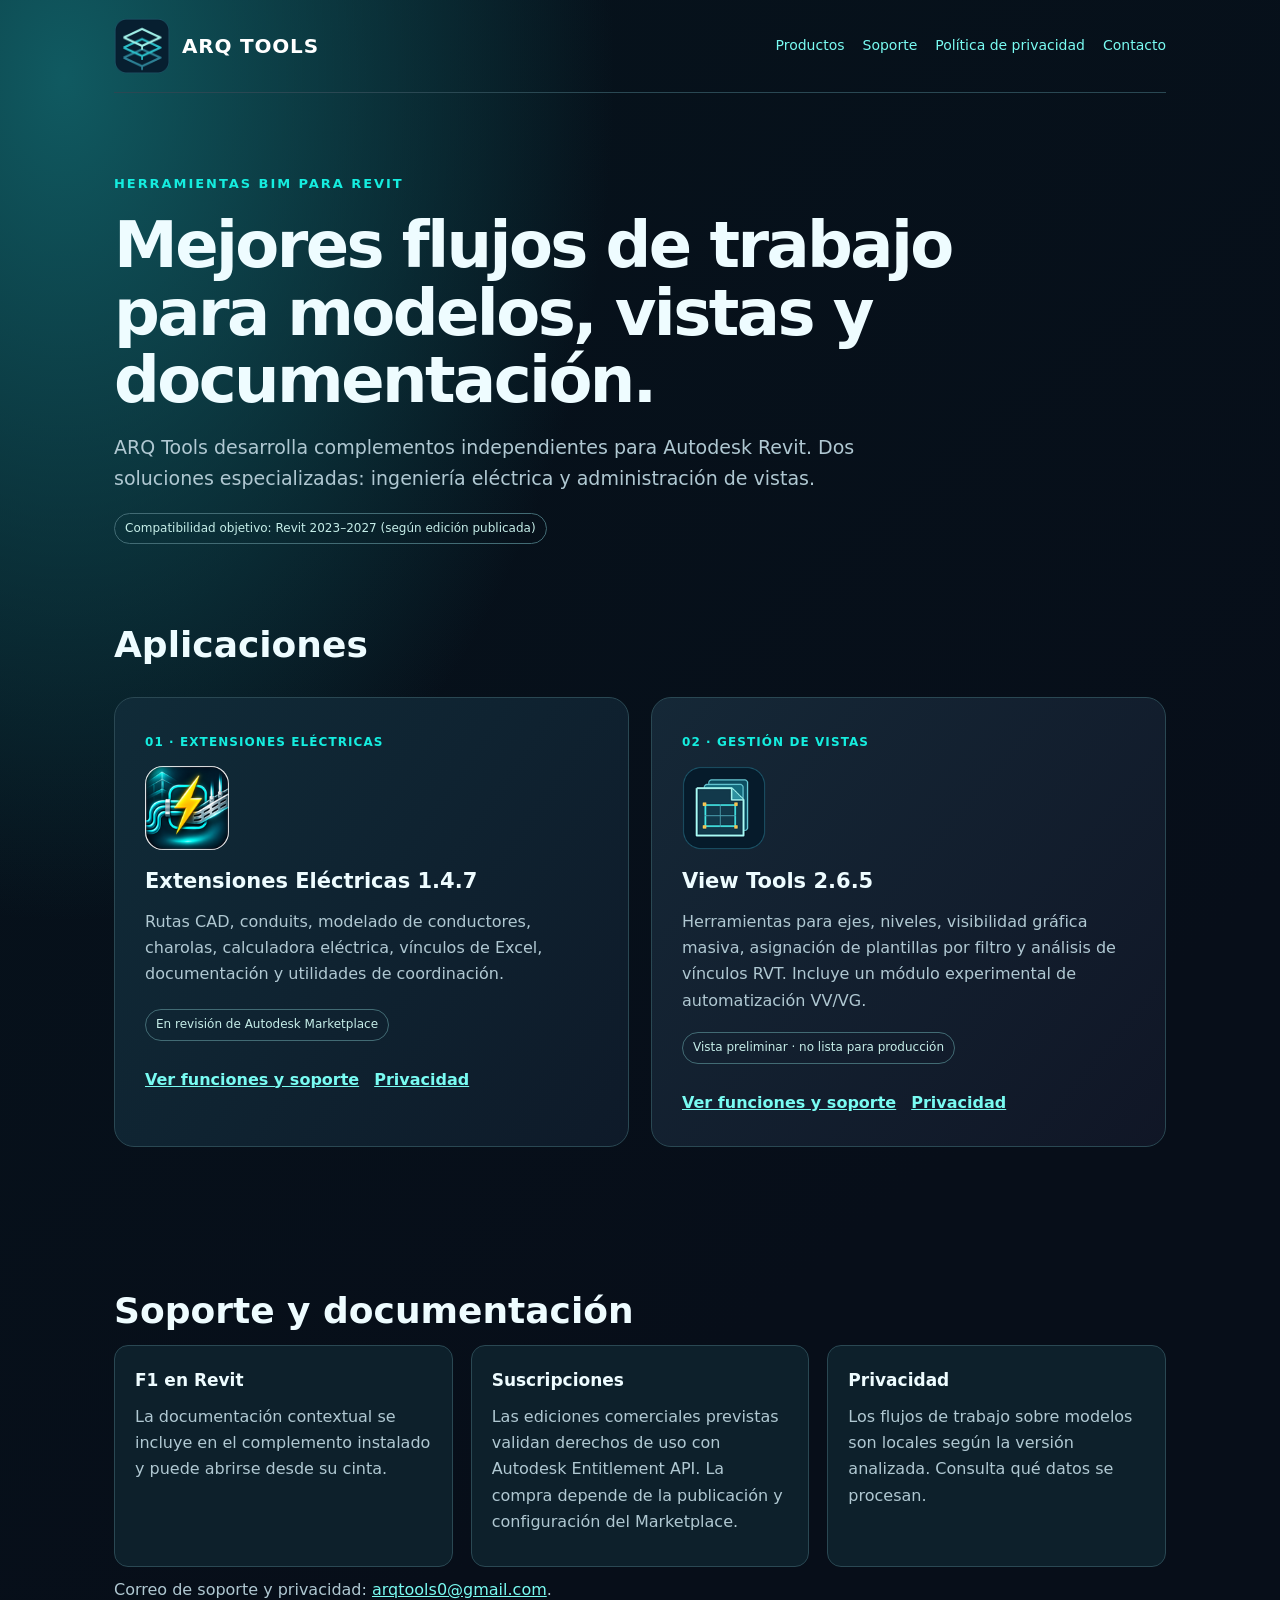
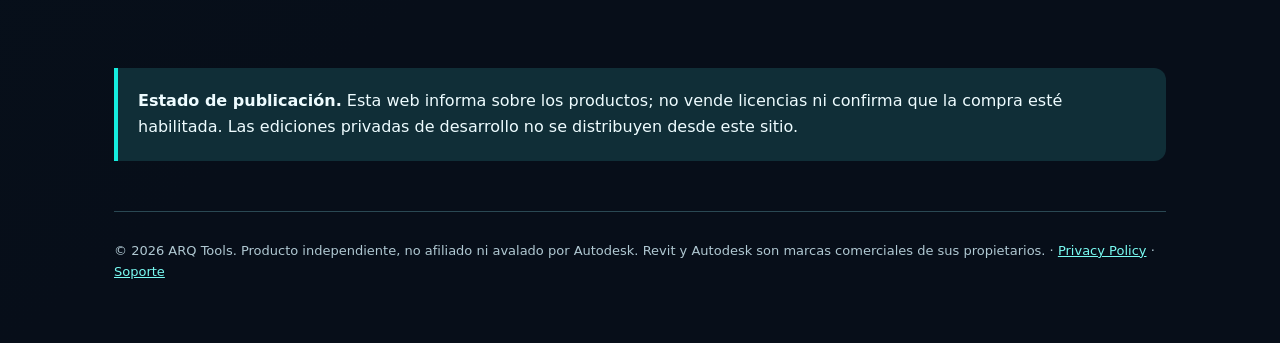
==== index.html @ 819e1d84 "Add files via upload" ====
<!doctype html><html lang="es"><head><meta charset="utf-8"><meta name="viewport" content="width=device-width,initial-scale=1"><meta name="description" content="ARQ Tools: Extensiones Eléctricas y View Tools para Autodesk Revit 2023–2027. Herramientas BIM, documentación y edición de vistas."><title>ARQ Tools | Electrical Extensions &amp; View Tools</title><link rel="icon" href="favicon.png"><link rel="stylesheet" href="style.css"></head><body><div class="wrap"><nav class="top" aria-label="Navegación"><a href="index.html" class="brand"><img src="publisher-logo-120.png" alt="Logo gráfico de ARQ Tools">ARQ TOOLS</a><div class="menu"><a href="#productos">Productos</a><a href="#ayuda">Soporte</a><a href="privacy.html">Política de privacidad</a><a href="mailto:arqtools0@gmail.com">Contacto</a></div></nav><main><header class="hero"><div class="tag">HERRAMIENTAS BIM PARA REVIT</div><h1>Mejores flujos de trabajo para modelos, vistas y documentación.</h1><p class="lead">ARQ Tools desarrolla complementos independientes para Autodesk Revit. Dos soluciones especializadas: ingeniería eléctrica y administración de vistas.</p><div class="pill">Compatibilidad objetivo: Revit 2023–2027 (según edición publicada)</div></header><section id="productos"><h2>Aplicaciones</h2><div class="products"><article class="product"><span class="eyebrow">01 · EXTENSIONES ELÉCTRICAS</span><img class="product-icon" src="arq-tools-icon-120.png" alt="Extensiones Eléctricas" width="84" height="84"><h3>Extensiones Eléctricas 1.4.7</h3><p>Rutas CAD, conduits, modelado de conductores, charolas, calculadora eléctrica, vínculos de Excel, documentación y utilidades de coordinación.</p><span class="pill">En revisión de Autodesk Marketplace</span><div class="links"><a href="electrical.html">Ver funciones y soporte</a><a href="privacy.html">Privacidad</a></div></article><article class="product"><span class="eyebrow">02 · GESTIÓN DE VISTAS</span><img class="product-icon" src="view-tools-icon-120.png" alt="View Tools" width="84" height="84"><h3>View Tools 2.6.5</h3><p>Herramientas para ejes, niveles, visibilidad gráfica masiva, asignación de plantillas por filtro y análisis de vínculos RVT. Incluye un módulo experimental de automatización VV/VG.</p><span class="pill">Vista preliminar · no lista para producción</span><div class="links"><a href="view-tools.html">Ver funciones y soporte</a><a href="privacy.html">Privacidad</a></div></article></div></section><section id="ayuda"><h2>Soporte y documentación</h2><div class="section-grid"><div class="mini"><h3>F1 en Revit</h3><p>La documentación contextual se incluye en el complemento instalado y puede abrirse desde su cinta.</p></div><div class="mini"><h3>Suscripciones</h3><p>Las ediciones comerciales previstas validan derechos de uso con Autodesk Entitlement API. La compra depende de la publicación y configuración del Marketplace.</p></div><div class="mini"><h3>Privacidad</h3><p>Los flujos de trabajo sobre modelos son locales según la versión analizada. Consulta qué datos se procesan.</p></div></div><p>Correo de soporte y privacidad: <a href="mailto:arqtools0@gmail.com">arqtools0@gmail.com</a>.</p></section><aside class="notice"><strong>Estado de publicación.</strong> Esta web informa sobre los productos; no vende licencias ni confirma que la compra esté habilitada. Las ediciones privadas de desarrollo no se distribuyen desde este sitio.</aside></main><footer>© 2026 ARQ Tools. Producto independiente, no afiliado ni avalado por Autodesk. Revit y Autodesk son marcas comerciales de sus propietarios. · <a href="privacy.html">Privacy Policy</a> · <a href="mailto:arqtools0@gmail.com">Soporte</a></footer></div></body></html>
---- style.css ----
:root{color-scheme:dark;--bg:#06121b;--panel:#102531;--soft:#0c1d29;--edge:#2a4853;--white:#eefcff;--muted:#b0c8d2;--cyan:#15eddf;--gold:#ffdb35}
*{box-sizing:border-box}html{scroll-behavior:smooth}body{margin:0;color:var(--white);font:16px/1.65 system-ui,-apple-system,Segoe UI,Arial,sans-serif;background:radial-gradient(ellipse at 5% 4%,#105a61 0,transparent 32%),linear-gradient(140deg,#06131c,#070e19 65%)}
a{color:#79fbf2}a:hover{color:white}a:focus-visible{outline:3px solid var(--gold);outline-offset:4px}.wrap{max-width:1100px;margin:auto;padding:0 24px}
nav.top{padding:18px 0;display:flex;align-items:center;justify-content:space-between;gap:20px;flex-wrap:wrap;border-bottom:1px solid var(--edge)}.brand{display:flex;gap:12px;align-items:center;color:white;text-decoration:none;font-size:20px;font-weight:800;letter-spacing:.04em}.brand img{width:56px;height:56px;border-radius:14px}.menu{display:flex;flex-wrap:wrap;gap:18px;align-items:center}.menu a{text-decoration:none;font-size:14px}
.hero{padding:80px 0 36px;max-width:850px}.tag{color:var(--cyan);font-weight:800;font-size:13px;letter-spacing:.15em}h1{font-size:clamp(36px,6vw,64px);line-height:1.05;letter-spacing:-.04em;margin:18px 0}h2{font-size:clamp(24px,3vw,36px);line-height:1.2;margin:0 0 12px}h3{margin:0 0 8px;font-size:21px}p{color:var(--muted);margin:10px 0}.lead{font-size:19px;max-width:760px}
.products{display:grid;grid-template-columns:repeat(2,minmax(0,1fr));gap:22px;margin:30px 0 72px}.product{border:1px solid var(--edge);border-radius:20px;padding:30px;background:linear-gradient(125deg,#102b38,#0e1a29);min-width:0}.product:nth-child(2){background:linear-gradient(130deg,#152837,#101626)}.product .eyebrow{color:var(--cyan);font-size:12px;font-weight:700;letter-spacing:.09em}.product p{min-height:82px}.pill{border:1px solid #426b74;color:#c6eee9;border-radius:99px;padding:5px 10px;font-size:12px;display:inline-block;margin:8px 0}.links{margin-top:18px;display:flex;gap:15px;flex-wrap:wrap}.links a{font-weight:700}
section{padding:35px 0}.section-grid{display:grid;grid-template-columns:repeat(3,minmax(0,1fr));gap:18px}.mini{border:1px solid var(--edge);border-radius:14px;padding:20px;background:#0d202b}.mini h3{font-size:17px}.notice{border-left:4px solid var(--cyan);background:#102e37;padding:20px;margin:20px 0;border-radius:0 12px 12px 0}footer{margin-top:50px;border-top:1px solid var(--edge);padding:28px 0 60px;color:var(--muted);font-size:13px}
.policy{max-width:920px}.policy article{background:#0b1d29;border:1px solid var(--edge);border-radius:17px;padding:24px 28px;margin:18px 0}.policy h2{font-size:21px}.lang{display:flex;gap:8px;flex-wrap:wrap;margin:26px 0}.lang button{background:#15303c;border:1px solid #3c6973;color:white;cursor:pointer;border-radius:999px;padding:9px 14px;font:inherit;font-size:14px}.lang button[aria-pressed=true]{background:var(--cyan);color:#00282b;font-weight:750} [hidden]{display:none!important}code{overflow-wrap:anywhere;color:#82f8ed}
@media(max-width:760px){.products,.section-grid{grid-template-columns:1fr}.hero{padding-top:45px}.product p{min-height:unset}nav.top{align-items:flex-start}}

.product-icon{display:block;object-fit:contain;margin:12px 0 14px;border-radius:18px;}
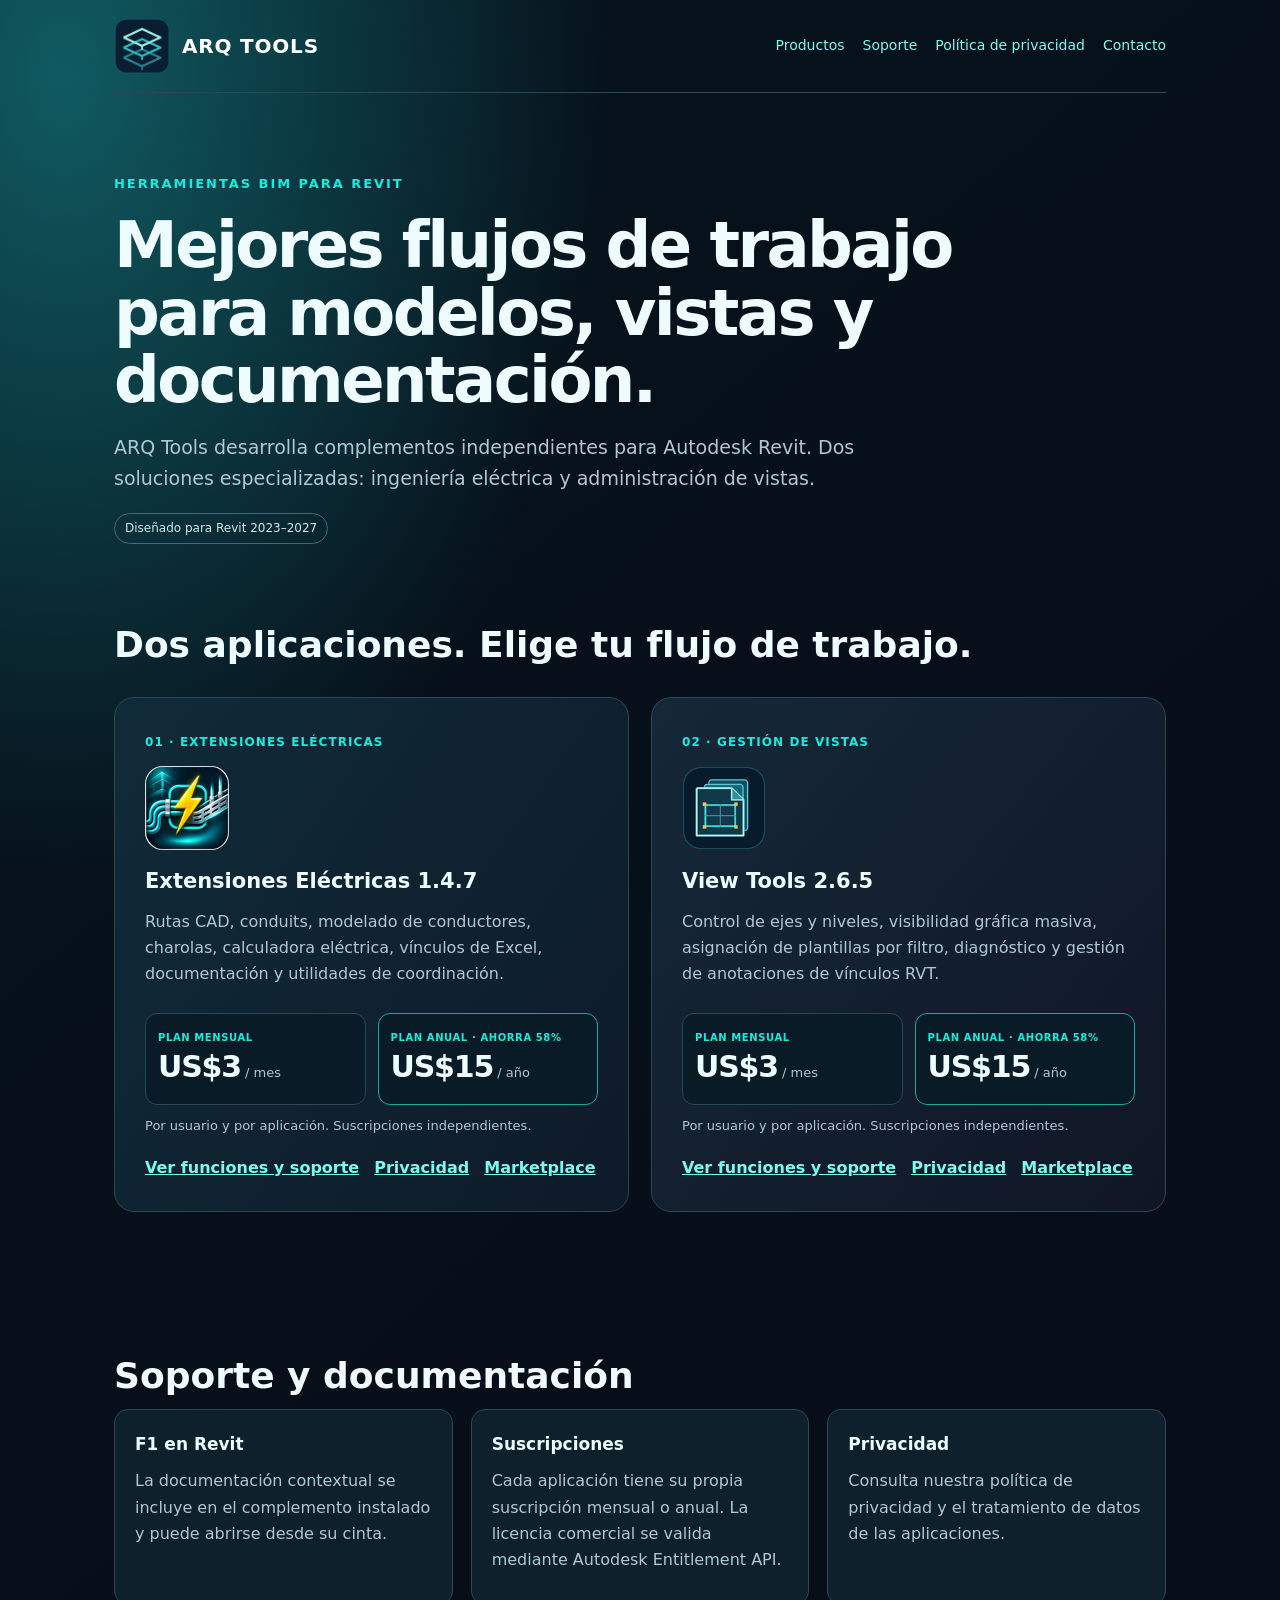
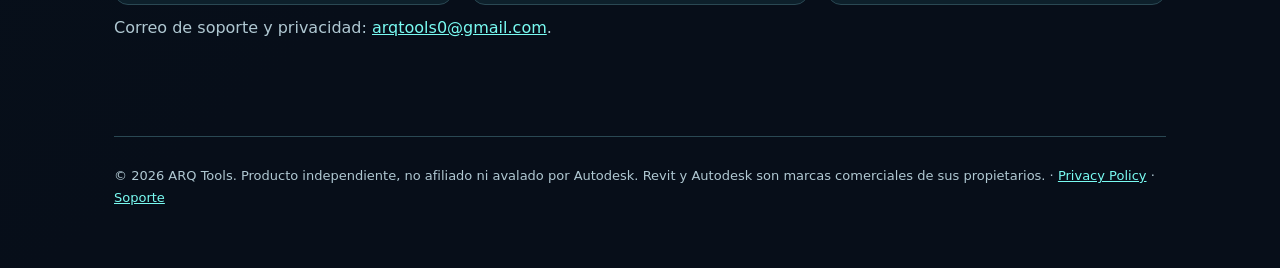
==== commit d8a9207c: "Add files via upload" ====
--- a/index.html
+++ b/index.html
@@ -1 +1,2 @@
-<!doctype html><html lang="es"><head><meta charset="utf-8"><meta name="viewport" content="width=device-width,initial-scale=1"><meta name="description" content="ARQ Tools: Extensiones Eléctricas y View Tools para Autodesk Revit 2023–2027. Herramientas BIM, documentación y edición de vistas."><title>ARQ Tools | Electrical Extensions &amp; View Tools</title><link rel="icon" href="favicon.png"><link rel="stylesheet" href="style.css"></head><body><div class="wrap"><nav class="top" aria-label="Navegación"><a href="index.html" class="brand"><img src="publisher-logo-120.png" alt="Logo gráfico de ARQ Tools">ARQ TOOLS</a><div class="menu"><a href="#productos">Productos</a><a href="#ayuda">Soporte</a><a href="privacy.html">Política de privacidad</a><a href="mailto:arqtools0@gmail.com">Contacto</a></div></nav><main><header class="hero"><div class="tag">HERRAMIENTAS BIM PARA REVIT</div><h1>Mejores flujos de trabajo para modelos, vistas y documentación.</h1><p class="lead">ARQ Tools desarrolla complementos independientes para Autodesk Revit. Dos soluciones especializadas: ingeniería eléctrica y administración de vistas.</p><div class="pill">Compatibilidad objetivo: Revit 2023–2027 (según edición publicada)</div></header><section id="productos"><h2>Aplicaciones</h2><div class="products"><article class="product"><span class="eyebrow">01 · EXTENSIONES ELÉCTRICAS</span><img class="product-icon" src="arq-tools-icon-120.png" alt="Extensiones Eléctricas" width="84" height="84"><h3>Extensiones Eléctricas 1.4.7</h3><p>Rutas CAD, conduits, modelado de conductores, charolas, calculadora eléctrica, vínculos de Excel, documentación y utilidades de coordinación.</p><span class="pill">En revisión de Autodesk Marketplace</span><div class="links"><a href="electrical.html">Ver funciones y soporte</a><a href="privacy.html">Privacidad</a></div></article><article class="product"><span class="eyebrow">02 · GESTIÓN DE VISTAS</span><img class="product-icon" src="view-tools-icon-120.png" alt="View Tools" width="84" height="84"><h3>View Tools 2.6.5</h3><p>Herramientas para ejes, niveles, visibilidad gráfica masiva, asignación de plantillas por filtro y análisis de vínculos RVT. Incluye un módulo experimental de automatización VV/VG.</p><span class="pill">Vista preliminar · no lista para producción</span><div class="links"><a href="view-tools.html">Ver funciones y soporte</a><a href="privacy.html">Privacidad</a></div></article></div></section><section id="ayuda"><h2>Soporte y documentación</h2><div class="section-grid"><div class="mini"><h3>F1 en Revit</h3><p>La documentación contextual se incluye en el complemento instalado y puede abrirse desde su cinta.</p></div><div class="mini"><h3>Suscripciones</h3><p>Las ediciones comerciales previstas validan derechos de uso con Autodesk Entitlement API. La compra depende de la publicación y configuración del Marketplace.</p></div><div class="mini"><h3>Privacidad</h3><p>Los flujos de trabajo sobre modelos son locales según la versión analizada. Consulta qué datos se procesan.</p></div></div><p>Correo de soporte y privacidad: <a href="mailto:arqtools0@gmail.com">arqtools0@gmail.com</a>.</p></section><aside class="notice"><strong>Estado de publicación.</strong> Esta web informa sobre los productos; no vende licencias ni confirma que la compra esté habilitada. Las ediciones privadas de desarrollo no se distribuyen desde este sitio.</aside></main><footer>© 2026 ARQ Tools. Producto independiente, no afiliado ni avalado por Autodesk. Revit y Autodesk son marcas comerciales de sus propietarios. · <a href="privacy.html">Privacy Policy</a> · <a href="mailto:arqtools0@gmail.com">Soporte</a></footer></div></body></html>+<!DOCTYPE html>
+<html lang="es"><head><meta charset="utf-8"/><meta content="width=device-width,initial-scale=1" name="viewport"/><meta content="ARQ Tools: Extensiones Eléctricas y View Tools para Autodesk Revit 2023–2027. Herramientas BIM, documentación y edición de vistas." name="description"/><title>ARQ Tools | Electrical Extensions &amp; View Tools</title><link href="favicon.png" rel="icon"/><link href="style.css" rel="stylesheet"/></head><body><div class="wrap"><nav aria-label="Navegación" class="top"><a class="brand" href="index.html"><img alt="Logo gráfico de ARQ Tools" src="publisher-logo-120.png"/>ARQ TOOLS</a><div class="menu"><a href="#productos">Productos</a><a href="#ayuda">Soporte</a><a href="privacy.html">Política de privacidad</a><a href="mailto:arqtools0@gmail.com">Contacto</a></div></nav><main><header class="hero"><div class="tag">HERRAMIENTAS BIM PARA REVIT</div><h1>Mejores flujos de trabajo para modelos, vistas y documentación.</h1><p class="lead">ARQ Tools desarrolla complementos independientes para Autodesk Revit. Dos soluciones especializadas: ingeniería eléctrica y administración de vistas.</p><div class="pill">Diseñado para Revit 2023–2027</div></header><section id="productos"><h2>Dos aplicaciones. Elige tu flujo de trabajo.</h2><div class="products"><article class="product"><span class="eyebrow">01 · EXTENSIONES ELÉCTRICAS</span><img alt="Extensiones Eléctricas" class="product-icon" height="84" src="arq-tools-icon-120.png" width="84"/><h3>Extensiones Eléctricas 1.4.7</h3><p>Rutas CAD, conduits, modelado de conductores, charolas, calculadora eléctrica, vínculos de Excel, documentación y utilidades de coordinación.</p><div class="plans"><div><small>PLAN MENSUAL</small><strong>US$3<span> / mes</span></strong></div><div><small>PLAN ANUAL · AHORRA 58%</small><strong>US$15<span> / año</span></strong></div></div><p class="price-note">Por usuario y por aplicación. Suscripciones independientes.</p><div class="links"><a href="electrical.html">Ver funciones y soporte</a><a href="privacy.html">Privacidad</a><a href="https://apps.autodesk.com/">Marketplace</a></div></article><article class="product"><span class="eyebrow">02 · GESTIÓN DE VISTAS</span><img alt="View Tools" class="product-icon" height="84" src="view-tools-icon-120.png" width="84"/><h3>View Tools 2.6.5</h3><p>Control de ejes y niveles, visibilidad gráfica masiva, asignación de plantillas por filtro, diagnóstico y gestión de anotaciones de vínculos RVT.</p><div class="plans"><div><small>PLAN MENSUAL</small><strong>US$3<span> / mes</span></strong></div><div><small>PLAN ANUAL · AHORRA 58%</small><strong>US$15<span> / año</span></strong></div></div><p class="price-note">Por usuario y por aplicación. Suscripciones independientes.</p><div class="links"><a href="view-tools.html">Ver funciones y soporte</a><a href="privacy.html">Privacidad</a><a href="https://apps.autodesk.com/">Marketplace</a></div></article></div></section><section id="ayuda"><h2>Soporte y documentación</h2><div class="section-grid"><div class="mini"><h3>F1 en Revit</h3><p>La documentación contextual se incluye en el complemento instalado y puede abrirse desde su cinta.</p></div><div class="mini"><h3>Suscripciones</h3><p>Cada aplicación tiene su propia suscripción mensual o anual. La licencia comercial se valida mediante Autodesk Entitlement API.</p></div><div class="mini"><h3>Privacidad</h3><p>Consulta nuestra política de privacidad y el tratamiento de datos de las aplicaciones.</p></div></div><p>Correo de soporte y privacidad: <a href="mailto:arqtools0@gmail.com">arqtools0@gmail.com</a>.</p></section></main><footer>© 2026 ARQ Tools. Producto independiente, no afiliado ni avalado por Autodesk. Revit y Autodesk son marcas comerciales de sus propietarios. · <a href="privacy.html">Privacy Policy</a> · <a href="mailto:arqtools0@gmail.com">Soporte</a></footer></div></body></html>
--- a/style.css
+++ b/style.css
@@ -10,3 +10,5 @@
 @media(max-width:760px){.products,.section-grid{grid-template-columns:1fr}.hero{padding-top:45px}.product p{min-height:unset}nav.top{align-items:flex-start}}
 
 .product-icon{display:block;object-fit:contain;margin:12px 0 14px;border-radius:18px;}
+
+.plans{display:grid;grid-template-columns:1fr 1fr;gap:12px;margin:22px 0 8px}.plans>div{padding:16px 12px;border:1px solid var(--edge);border-radius:12px;background:#091b27}.plans>div:last-child{border-color:#15a99f}.plans small{display:block;color:var(--cyan);font-size:10px;font-weight:750;letter-spacing:.06em}.plans strong{display:block;font-size:30px;letter-spacing:-.04em;line-height:1.4}.plans strong span{font-size:13px;color:var(--muted);font-weight:500;letter-spacing:0}.product .price-note,.price-note{min-height:0;font-size:13px}.buy{display:inline-block;background:var(--cyan);color:#00282b;padding:9px 15px;border-radius:8px;text-decoration:none}.buy:hover{color:#00282b;background:white}@media(max-width:380px){.plans{grid-template-columns:1fr}}
